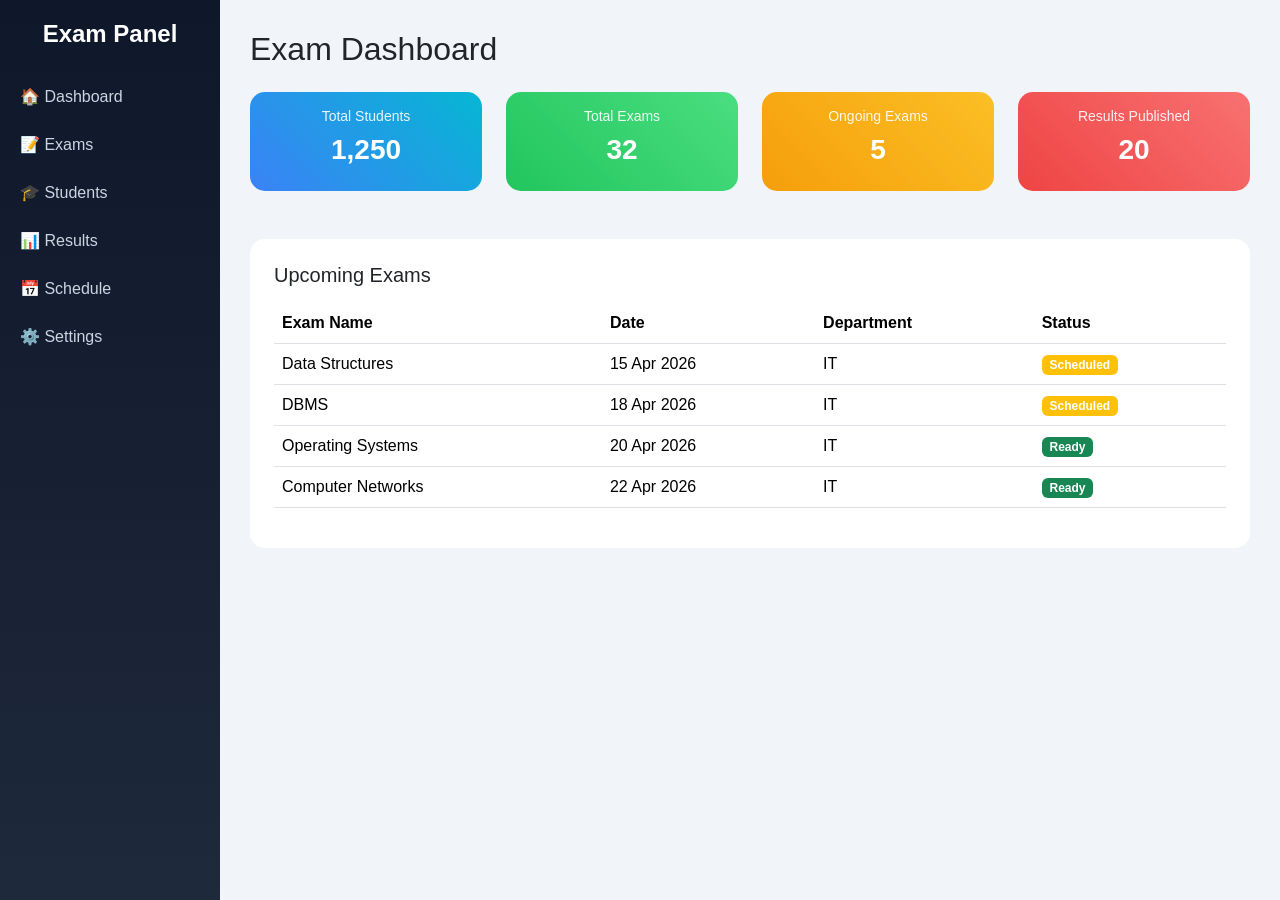
==== Assignment_1a/index.html @ b71a7373 "LPII Assignments" ====
<!DOCTYPE html>
<html lang="en">
  <head>
    <meta charset="UTF-8" />
    <meta name="viewport" content="width=device-width, initial-scale=1" />
    <title>Exam Admin Dashboard</title>

    <!-- Bootstrap CSS -->
    <link
      href="https://cdn.jsdelivr.net/npm/bootstrap@5.3.2/dist/css/bootstrap.min.css"
      rel="stylesheet"
    />

    <style>
      body {
        font-family: "Segoe UI", sans-serif;
        background: #f1f5f9;
      }

      /* Sidebar */
      .sidebar {
        height: 100vh;
        width: 220px;
        position: fixed;
        background: linear-gradient(180deg, #0f172a, #1e293b);
        color: #fff;
        padding-top: 20px;
      }

      .sidebar h4 {
        font-weight: 600;
      }

      .sidebar a {
        display: block;
        color: #cbd5e1;
        padding: 12px 20px;
        text-decoration: none;
        transition: all 0.3s;
      }

      .sidebar a:hover {
        background: rgba(255, 255, 255, 0.1);
        color: #fff;
        padding-left: 28px;
      }

      /* Content */
      .content {
        margin-left: 220px;
        padding: 30px;
      }

      /* Cards */
      .card {
        border: none;
        border-radius: 15px;
        color: #fff;
        transition: all 0.3s ease;
      }

      .card:hover {
        transform: translateY(-8px) scale(1.03);
        box-shadow: 0 10px 25px rgba(0, 0, 0, 0.2);
      }

      /* Gradient Colors */
      .card1 {
        background: linear-gradient(45deg, #3b82f6, #06b6d4);
      }
      .card2 {
        background: linear-gradient(45deg, #22c55e, #4ade80);
      }
      .card3 {
        background: linear-gradient(45deg, #f59e0b, #fbbf24);
      }
      .card4 {
        background: linear-gradient(45deg, #ef4444, #f87171);
      }

      .card h6 {
        font-size: 14px;
        opacity: 0.9;
      }

      .card h3 {
        font-weight: bold;
      }

      /* Table */
      .table thead {
        background-color: #e2e8f0;
      }

      /* Responsive */
      @media (max-width: 768px) {
        .sidebar {
          position: relative;
          width: 100%;
          height: auto;
        }

        .content {
          margin-left: 0;
        }
      }
    </style>
  </head>

  <body>
    <!-- Sidebar -->
    <div class="sidebar">
      <h4 class="text-center mb-4">Exam Panel</h4>
      <a href="#">🏠 Dashboard</a>
      <a href="#">📝 Exams</a>
      <a href="#">🎓 Students</a>
      <a href="#">📊 Results</a>
      <a href="#">📅 Schedule</a>
      <a href="#">⚙️ Settings</a>
    </div>

    <!-- Content -->
    <div class="content">
      <h2 class="mb-4">Exam Dashboard</h2>

      <!-- Cards -->
      <div class="row g-4">
        <div class="col-md-3 col-sm-6">
          <div class="card card1 p-3 text-center">
            <h6>Total Students</h6>
            <h3>1,250</h3>
          </div>
        </div>

        <div class="col-md-3 col-sm-6">
          <div class="card card2 p-3 text-center">
            <h6>Total Exams</h6>
            <h3>32</h3>
          </div>
        </div>

        <div class="col-md-3 col-sm-6">
          <div class="card card3 p-3 text-center">
            <h6>Ongoing Exams</h6>
            <h3>5</h3>
          </div>
        </div>

        <div class="col-md-3 col-sm-6">
          <div class="card card4 p-3 text-center">
            <h6>Results Published</h6>
            <h3>20</h3>
          </div>
        </div>
      </div>

      <!-- Table -->
      <div class="row mt-5">
        <div class="col-12">
          <div class="card p-4 text-dark">
            <h5 class="mb-3">Upcoming Exams</h5>

            <table class="table table-hover">
              <thead>
                <tr>
                  <th>Exam Name</th>
                  <th>Date</th>
                  <th>Department</th>
                  <th>Status</th>
                </tr>
              </thead>
              <tbody>
                <tr>
                  <td>Data Structures</td>
                  <td>15 Apr 2026</td>
                  <td>IT</td>
                  <td><span class="badge bg-warning">Scheduled</span></td>
                </tr>
                <tr>
                  <td>DBMS</td>
                  <td>18 Apr 2026</td>
                  <td>IT</td>
                  <td><span class="badge bg-warning">Scheduled</span></td>
                </tr>
                <tr>
                  <td>Operating Systems</td>
                  <td>20 Apr 2026</td>
                  <td>IT</td>
                  <td><span class="badge bg-success">Ready</span></td>
                </tr>
                <tr>
                  <td>Computer Networks</td>
                  <td>22 Apr 2026</td>
                  <td>IT</td>
                  <td><span class="badge bg-success">Ready</span></td>
                </tr>
              </tbody>
            </table>
          </div>
        </div>
      </div>
    </div>
  </body>
</html>
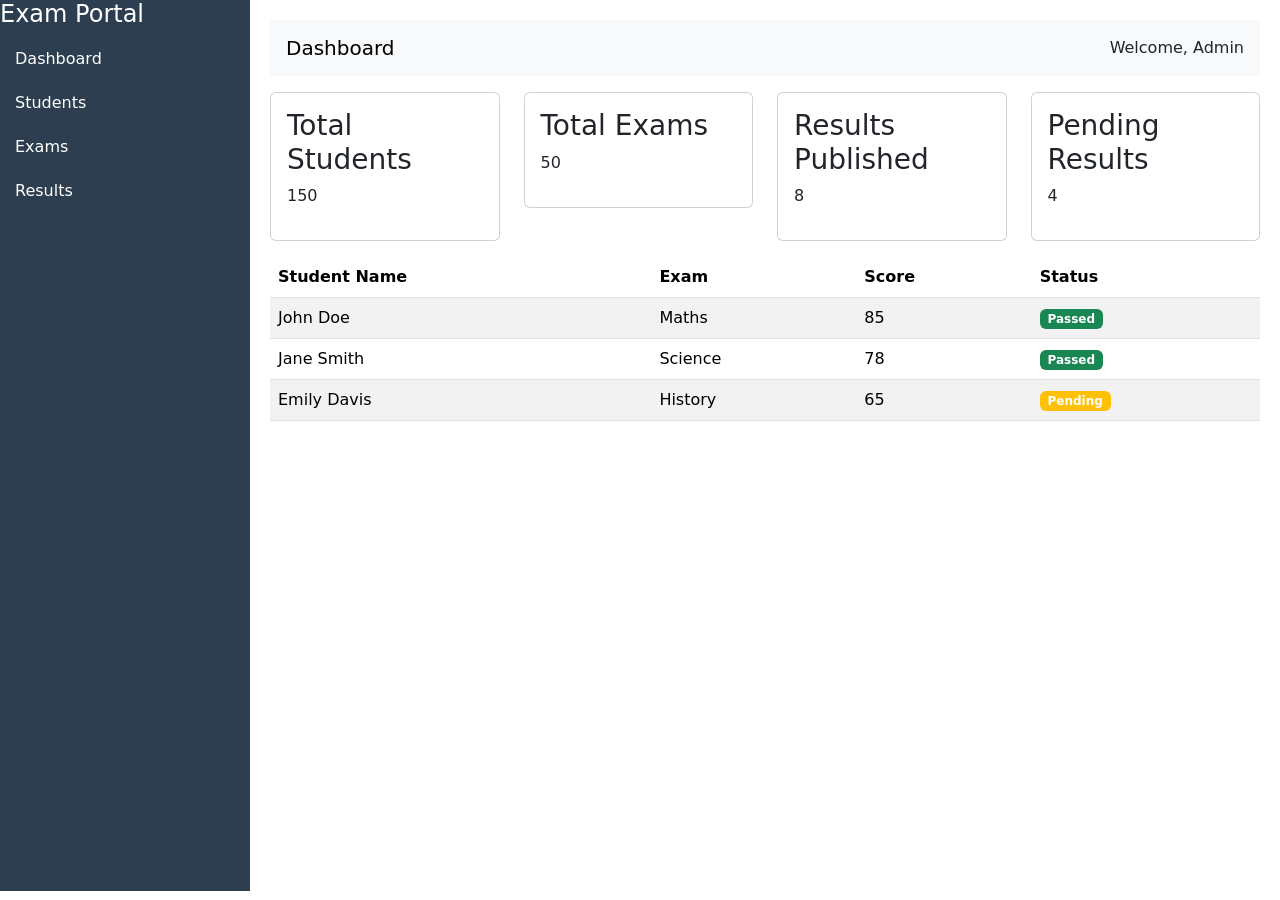
==== commit 83b46cb2: "Added Assignment1a" ====
--- a/Assignment_1a/index.html
+++ b/Assignment_1a/index.html
@@ -1,204 +1,77 @@
 <!DOCTYPE html>
 <html lang="en">
-  <head>
-    <meta charset="UTF-8" />
-    <meta name="viewport" content="width=device-width, initial-scale=1" />
-    <title>Exam Admin Dashboard</title>
+    <head>
+        <title></title>
+        <meta charset="UTF-8">
+        <meta name="viewport" content="width=device-width, initial-scale=1">
+        <link href="css/style.css" rel="stylesheet">
+        <link href="https://cdn.jsdelivr.net/npm/bootstrap@5.3.0/dist/css/bootstrap.min.css" rel="stylesheet">
+    </head>
+    <body>
+    <!-- sidebar -->
+    <div id="sidebar">
+        <h4>Exam Portal</h4>
+        <ul>
+            <li>Dashboard</li>
+            <li>Students</li>
+            <li>Exams</li>
+            <li>Results</li>
+        </ul>
+    </div>
+    <!-- main content -->
+    <div id="main">
+        <!-- navbar -->
+        <nav class="navbar bg-light px-3 mb-3">
+            <span class="navbar-brand">Dashboard</span>
+            <span>Welcome, Admin</span>
+        </nav>
 
-    <!-- Bootstrap CSS -->
-    <link
-      href="https://cdn.jsdelivr.net/npm/bootstrap@5.3.2/dist/css/bootstrap.min.css"
-      rel="stylesheet"
-    />
-
-    <style>
-      body {
-        font-family: "Segoe UI", sans-serif;
-        background: #f1f5f9;
-      }
-
-      /* Sidebar */
-      .sidebar {
-        height: 100vh;
-        width: 220px;
-        position: fixed;
-        background: linear-gradient(180deg, #0f172a, #1e293b);
-        color: #fff;
-        padding-top: 20px;
-      }
-
-      .sidebar h4 {
-        font-weight: 600;
-      }
-
-      .sidebar a {
-        display: block;
-        color: #cbd5e1;
-        padding: 12px 20px;
-        text-decoration: none;
-        transition: all 0.3s;
-      }
-
-      .sidebar a:hover {
-        background: rgba(255, 255, 255, 0.1);
-        color: #fff;
-        padding-left: 28px;
-      }
-
-      /* Content */
-      .content {
-        margin-left: 220px;
-        padding: 30px;
-      }
-
-      /* Cards */
-      .card {
-        border: none;
-        border-radius: 15px;
-        color: #fff;
-        transition: all 0.3s ease;
-      }
-
-      .card:hover {
-        transform: translateY(-8px) scale(1.03);
-        box-shadow: 0 10px 25px rgba(0, 0, 0, 0.2);
-      }
-
-      /* Gradient Colors */
-      .card1 {
-        background: linear-gradient(45deg, #3b82f6, #06b6d4);
-      }
-      .card2 {
-        background: linear-gradient(45deg, #22c55e, #4ade80);
-      }
-      .card3 {
-        background: linear-gradient(45deg, #f59e0b, #fbbf24);
-      }
-      .card4 {
-        background: linear-gradient(45deg, #ef4444, #f87171);
-      }
-
-      .card h6 {
-        font-size: 14px;
-        opacity: 0.9;
-      }
-
-      .card h3 {
-        font-weight: bold;
-      }
-
-      /* Table */
-      .table thead {
-        background-color: #e2e8f0;
-      }
-
-      /* Responsive */
-      @media (max-width: 768px) {
-        .sidebar {
-          position: relative;
-          width: 100%;
-          height: auto;
-        }
-
-        .content {
-          margin-left: 0;
-        }
-      }
-    </style>
-  </head>
-
-  <body>
-    <!-- Sidebar -->
-    <div class="sidebar">
-      <h4 class="text-center mb-4">Exam Panel</h4>
-      <a href="#">🏠 Dashboard</a>
-      <a href="#">📝 Exams</a>
-      <a href="#">🎓 Students</a>
-      <a href="#">📊 Results</a>
-      <a href="#">📅 Schedule</a>
-      <a href="#">⚙️ Settings</a>
+        <!-- Stats Card -->
+        <div class="row">
+            <div class="col-md-3">
+                <div class="card p-3"><h3>Total Students</h3><p>150</p></div>
+            </div>
+            <div class="col-md-3">
+                <div class="card p-3"><h3>Total Exams</h3><p>50</p></div>
+            </div>
+            <div class="col-md-3">
+                <div class="card p-3"><h3>Results Published</h3><p>8</p></div>
+            </div>
+            <div class="col-md-3">
+                <div class="card p-3"><h3>Pending Results</h3><p>4</p></div>
+            </div>
+        </div>
+        <!-- Table -->
+        <table class="table table-striped mt-3">
+        <thead>
+            <tr>
+                <th>Student Name</th>
+                <th>Exam</th>
+                <th>Score</th>
+                <th>Status</th>
+            </tr>
+        </thead>
+        <tbody>
+            <tr>
+                <td>John Doe</td>
+                <td>Maths</td>
+                <td>85</td>
+                <td><span class="badge bg-success">Passed</span></td>
+            </tr>
+            <tr>
+                <td>Jane Smith</td>
+                <td>Science</td>
+                <td>78</td>
+                <td><span class="badge bg-success">Passed</span></td>
+            </tr>
+            <tr>
+                <td>Emily Davis</td>
+                <td>History</td>
+                <td>65</td>
+                <td><span class="badge bg-warning">Pending</span></td>
+            </tr>
+        </tbody>
+        </table>
     </div>
-
-    <!-- Content -->
-    <div class="content">
-      <h2 class="mb-4">Exam Dashboard</h2>
-
-      <!-- Cards -->
-      <div class="row g-4">
-        <div class="col-md-3 col-sm-6">
-          <div class="card card1 p-3 text-center">
-            <h6>Total Students</h6>
-            <h3>1,250</h3>
-          </div>
-        </div>
-
-        <div class="col-md-3 col-sm-6">
-          <div class="card card2 p-3 text-center">
-            <h6>Total Exams</h6>
-            <h3>32</h3>
-          </div>
-        </div>
-
-        <div class="col-md-3 col-sm-6">
-          <div class="card card3 p-3 text-center">
-            <h6>Ongoing Exams</h6>
-            <h3>5</h3>
-          </div>
-        </div>
-
-        <div class="col-md-3 col-sm-6">
-          <div class="card card4 p-3 text-center">
-            <h6>Results Published</h6>
-            <h3>20</h3>
-          </div>
-        </div>
-      </div>
-
-      <!-- Table -->
-      <div class="row mt-5">
-        <div class="col-12">
-          <div class="card p-4 text-dark">
-            <h5 class="mb-3">Upcoming Exams</h5>
-
-            <table class="table table-hover">
-              <thead>
-                <tr>
-                  <th>Exam Name</th>
-                  <th>Date</th>
-                  <th>Department</th>
-                  <th>Status</th>
-                </tr>
-              </thead>
-              <tbody>
-                <tr>
-                  <td>Data Structures</td>
-                  <td>15 Apr 2026</td>
-                  <td>IT</td>
-                  <td><span class="badge bg-warning">Scheduled</span></td>
-                </tr>
-                <tr>
-                  <td>DBMS</td>
-                  <td>18 Apr 2026</td>
-                  <td>IT</td>
-                  <td><span class="badge bg-warning">Scheduled</span></td>
-                </tr>
-                <tr>
-                  <td>Operating Systems</td>
-                  <td>20 Apr 2026</td>
-                  <td>IT</td>
-                  <td><span class="badge bg-success">Ready</span></td>
-                </tr>
-                <tr>
-                  <td>Computer Networks</td>
-                  <td>22 Apr 2026</td>
-                  <td>IT</td>
-                  <td><span class="badge bg-success">Ready</span></td>
-                </tr>
-              </tbody>
-            </table>
-          </div>
-        </div>
-      </div>
-    </div>
-  </body>
-</html>
+    </body>
+</html>
--- a/Assignment_1a/css/style.css
+++ b/Assignment_1a/css/style.css
@@ -0,0 +1,27 @@
+#sidebar {
+  width: 250px;
+  height: 99vh;
+  position: fixed;
+  background: #2c3e50;
+  color: white;
+}
+
+#sidebar ul {
+    list-style: none;
+    padding: 0%;
+}
+
+#sidebar ul li {
+  padding: 10px 15px;
+  cursor: pointer;
+}
+
+#sidebar ul li:hover {
+    background: #34495e;
+}
+
+#main {
+  margin-left: 250px;
+  padding: 20px;
+  width: calc(100% - 250px);
+}
